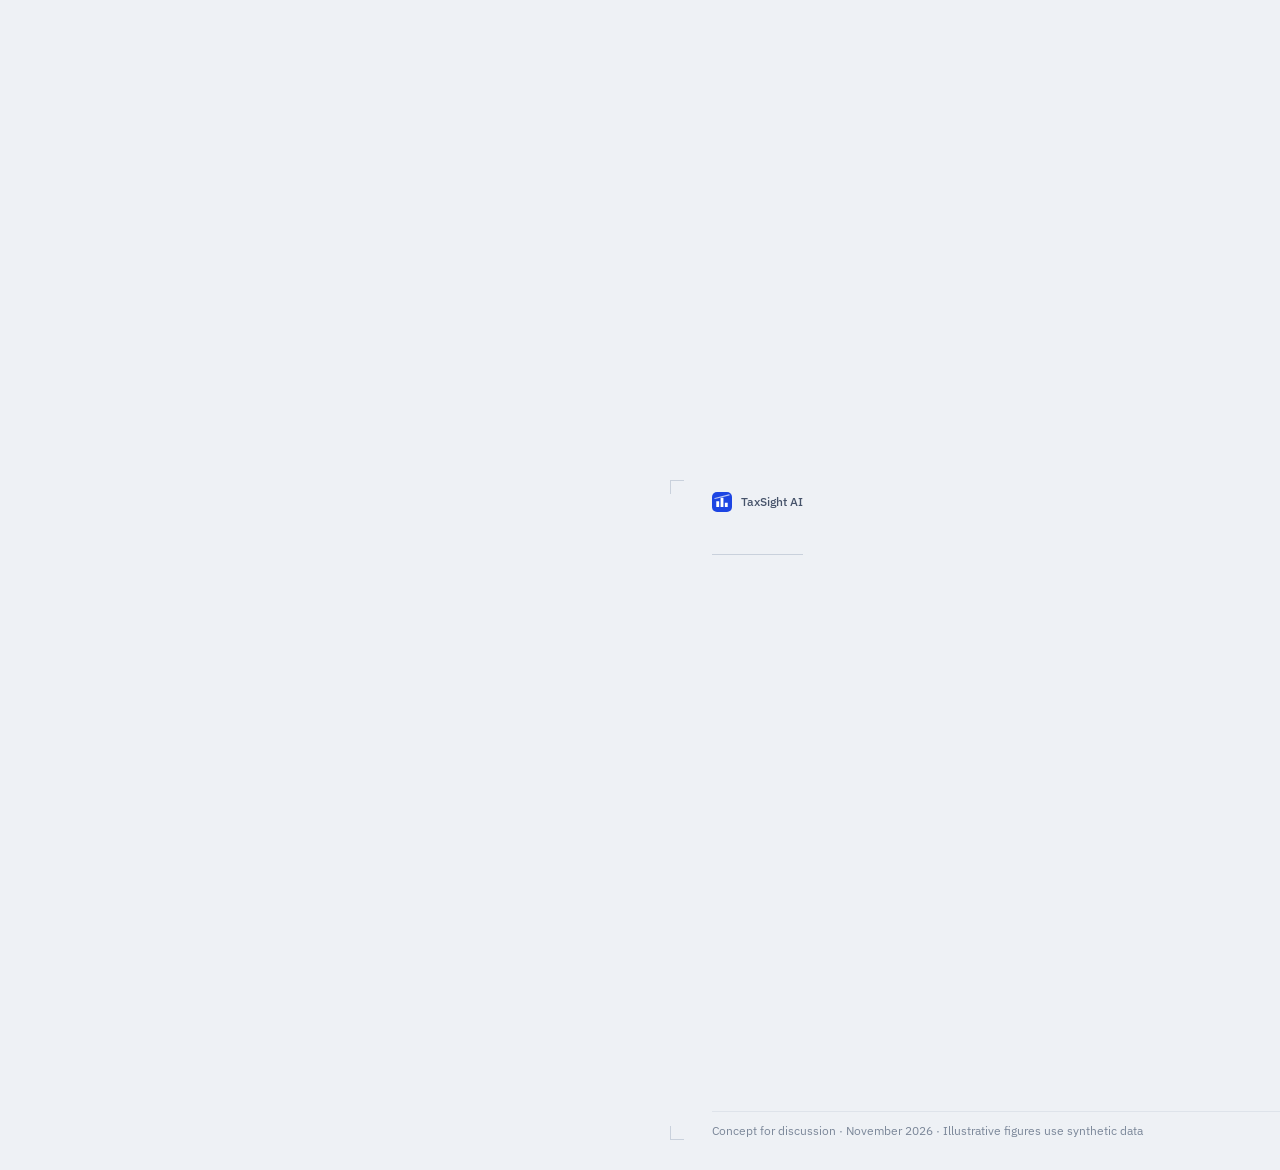
==== taxsight/deck.html @ a1458ad6 "Add TaxSight AI interactive demo (11 modules, light/dark) and deck shell Co-Authored-By: Claude Sonn" ====
<!doctype html>
<html lang="en">
<head>
<meta charset="utf-8">
<meta name="viewport" content="width=device-width, initial-scale=1">
<title>TaxSight AI · Presentation for NBR</title>
<meta name="description" content="TaxSight AI: revenue intelligence for NBR. The AI and big data layer on top of IWM's geospatial survey.">
<link rel="stylesheet" href="assets/base.css">
<style>
  html, body { overflow: hidden; background: var(--bg); }
  #stage { position: absolute; left: 50%; top: 50%; width: 1280px; height: 720px; transform-origin: 0 0; }
  .slide { position: absolute; inset: 0; padding: 92px 72px 70px; display: none; }
  .slide.on { display: block; }
  /* chrome */
  .chrome { position: absolute; inset: 0; pointer-events: none; z-index: 5; font-size: 12px; color: var(--ink-3); }
  .chrome .tl { position: absolute; left: 72px; top: 34px; display: flex; align-items: center; gap: 9px; color: var(--ink-2); font-weight: 500; }
  .chrome .tr { position: absolute; right: 72px; top: 38px; }
  .chrome .bl { position: absolute; left: 72px; bottom: 30px; }
  .chrome .br { position: absolute; right: 72px; bottom: 30px; font-variant-numeric: tabular-nums; }
  .chrome .rule { position: absolute; left: 72px; right: 72px; bottom: 58px; height: 1px; background: var(--line); }
  .chrome .rule i { position: absolute; left: 0; top: -1px; height: 3px; background: var(--brand); width: 0; }
  .tick { position: absolute; width: 14px; height: 14px; border: 1px solid var(--line-2); }
  .tick.a { left: 30px; top: 30px; border-right: 0; border-bottom: 0; } .tick.b { right: 30px; top: 30px; border-left: 0; border-bottom: 0; }
  .tick.c { left: 30px; bottom: 30px; border-right: 0; border-top: 0; } .tick.d { right: 30px; bottom: 30px; border-left: 0; border-top: 0; }
  /* type */
  .eyebrow { font-size: 12px; font-weight: 500; color: var(--brand); display: flex; align-items: center; gap: 8px; margin-bottom: 12px; }
  .eyebrow::before { content: ''; width: 18px; height: 1px; background: var(--brand); }
  h1.t { font-size: 58px; line-height: 1.02; letter-spacing: -.03em; font-weight: 600; }
  h2.t { font-size: 36px; line-height: 1.12; letter-spacing: -.02em; max-width: 880px; }
  .lead { font-size: 17px; line-height: 1.55; color: var(--ink-2); max-width: 680px; margin-top: 14px; }
  .sm { font-size: 13px; color: var(--ink-3); } .ink2 { color: var(--ink-2); }
  b, strong { font-weight: 600; }
  .brand { color: var(--brand); }
  /* parts */
  .card { background: var(--surface); border: 1px solid var(--line); border-radius: 14px; padding: 20px; position: relative; }
  .card.flat { background: var(--surface-2); }
  .card h3 { font-size: 16px; margin-bottom: 6px; }
  .card p { font-size: 14px; color: var(--ink-2); line-height: 1.5; }
  .grid { display: grid; gap: 16px; }
  .g2 { grid-template-columns: 1fr 1fr; } .g3 { grid-template-columns: repeat(3, 1fr); } .g4 { grid-template-columns: repeat(4, 1fr); } .g5 { grid-template-columns: repeat(5, 1fr); }
  .tag { display: inline-flex; font-size: 12px; padding: 3px 10px; border-radius: 99px; background: var(--surface-3); color: var(--ink-2); font-weight: 500; }
  .tag.brand { background: var(--brand-soft); color: var(--brand); } .tag.ok { background: var(--ok-soft); color: var(--ok); } .tag.bad { background: var(--bad-soft); color: var(--bad); } .tag.warn { background: var(--warn-soft); color: var(--warn); }
  .num { font: 500 44px/1 var(--f-title); letter-spacing: -.03em; }
  .num.md { font-size: 30px; } .num.sm2 { font-size: 22px; }
  .ico { width: 36px; height: 36px; border-radius: 10px; background: var(--brand-soft); color: var(--brand); display: grid; place-items: center; margin-bottom: 14px; }
  .ico svg { width: 19px; height: 19px; stroke: currentColor; fill: none; stroke-width: 1.6; stroke-linecap: round; stroke-linejoin: round; }
  .mapbox { position: relative; border-radius: 16px; overflow: hidden; border: 1px solid var(--line); background: var(--map-bg); }
  .mapbox canvas { position: absolute; inset: 0; width: 100%; height: 100%; }
  .row { display: flex; align-items: center; gap: 12px; } .sp { flex: 1; }
  .hair { height: 1px; background: var(--line); margin: 16px 0; }
  .bar { height: 10px; border-radius: 5px; background: var(--surface-3); overflow: hidden; } .bar i { display: block; height: 100%; border-radius: 5px; background: var(--brand); }
  /* title slide */
  .s1 { padding: 0; } .s1 .copy { position: absolute; left: 72px; top: 170px; width: 520px; }
  .s1 .mapbox { position: absolute; right: 0; top: 0; bottom: 0; width: 640px; border-radius: 0; border: 0; border-left: 1px solid var(--line); }
  .s1 .meta { position: absolute; left: 72px; bottom: 90px; display: flex; gap: 28px; }
  .s1 .meta b { display: block; font: 500 20px var(--f-title); color: var(--ink); } .s1 .meta span { font-size: 12px; color: var(--ink-3); }
  /* flow */
  .flow { display: grid; grid-template-columns: repeat(5, 1fr); gap: 0; position: relative; }
  .flow .st { padding: 0 14px 0 0; position: relative; }
  .flow .st .n { width: 38px; height: 38px; border-radius: 50%; background: var(--brand); color: var(--brand-ink); display: grid; place-items: center; font: 600 15px var(--f-title); margin-bottom: 16px; position: relative; z-index: 1; }
  .flow::before { content: ''; position: absolute; left: 19px; right: 40px; top: 19px; height: 1px; background: var(--brand-line); }
  .flow h3 { font-size: 20px; margin-bottom: 6px; } .flow p { font-size: 14px; color: var(--ink-2); line-height: 1.5; }
  /* layers */
  .lay { display: grid; grid-template-columns: 150px 1fr; gap: 12px; margin-bottom: 8px; }
  .lay .ln { border-radius: 10px; padding: 12px 14px; background: var(--surface-2); border: 1px solid var(--line); }
  .lay .ln b { font: 600 14px var(--f-title); display: block; } .lay .ln span { font-size: 12px; color: var(--ink-3); }
  .lay.ai .ln { background: var(--brand-soft); border-color: var(--brand-line); }
  .lay .bl { display: grid; grid-template-columns: repeat(4, 1fr); gap: 8px; }
  .lay .bk { border: 1px solid var(--line); background: var(--surface); border-radius: 10px; padding: 10px 12px; position: relative; overflow: hidden; }
  .lay .bk b { font: 600 13px var(--f-title); display: block; } .lay .bk span { font-size: 12px; color: var(--ink-3); }
  .lay.ai .bk::after { content: ''; position: absolute; inset: 0; background: linear-gradient(100deg, transparent 30%, color-mix(in srgb, var(--brand) 20%, transparent) 50%, transparent 70%); transform: translateX(-100%); animation: sw 3.4s ease-in-out infinite; animation-delay: var(--d, 0s); }
  @keyframes sw { 55%, 100% { transform: translateX(100%); } }
  /* timeline */
  .tl { position: relative; display: grid; grid-template-columns: repeat(4, 1fr); gap: 16px; margin-top: 8px; }
  .tl::before { content: ''; position: absolute; left: 0; right: 0; top: 62px; height: 1px; background: var(--line-2); }
  .tl .ph { position: relative; }
  .tl .ph .d { height: 14px; width: 14px; border-radius: 50%; border: 2px solid var(--brand); background: var(--bg); position: absolute; top: 56px; left: 20px; z-index: 1; }
  .tl .ph.now .d { background: var(--brand); box-shadow: 0 0 0 5px var(--brand-soft); }
  .tl .when { font: 600 15px var(--f-title); height: 40px; padding-top: 6px; }
  .tl .box { margin-top: 38px; }
  .gate { font-size: 12px; color: var(--ink-2); margin-top: 10px; display: flex; gap: 6px; align-items: flex-start; }
  .gate::before { content: '◆'; color: var(--brand); font-size: 10px; margin-top: 3px; }
  /* nav hint */
  .nav { position: fixed; bottom: 12px; left: 50%; transform: translateX(-50%); display: flex; gap: 6px; z-index: 20; opacity: 0; transition: opacity .25s; }
  body:hover .nav { opacity: 1; }
  .nav button { border: 1px solid var(--line-2); background: var(--surface); color: var(--ink); border-radius: 8px; padding: 5px 11px; font-size: 12px; }
  .nav button:hover { border-color: var(--brand); color: var(--brand); }
  .hit { position: fixed; top: 0; bottom: 0; width: 7%; z-index: 10; cursor: pointer; } .hit.l { left: 0; } .hit.r { right: 0; }
  @media print { html, body { overflow: visible; } #stage { position: static; transform: none !important; } .slide { display: block !important; position: relative; height: 720px; page-break-after: always; } .nav, .hit, .chrome { display: none; } @page { size: 1280px 720px; margin: 0; } }
  @media (prefers-reduced-motion: reduce) { .lay.ai .bk::after { animation: none; } }
</style>
</head>
<body>
<div id="stage">
  <div class="chrome" aria-hidden="true">
    <i class="tick a"></i><i class="tick b"></i><i class="tick c"></i><i class="tick d"></i>
    <div class="tl"><svg width="20" height="20" viewBox="0 0 28 28"><rect width="28" height="28" rx="7" fill="var(--brand)"/><path d="M6 21V13h4v8M12 21V8h4v13M18 21v-6h4v6" fill="var(--brand-ink)"/><path d="M4 9 24 4" stroke="var(--brand-ink)" stroke-width="1.5" stroke-linecap="round" opacity=".7"/></svg>TaxSight AI</div>
    <div class="tr" id="sec"></div>
    <div class="rule"><i id="prog"></i></div>
    <div class="bl">Concept for discussion · November 2026 · Illustrative figures use synthetic data</div>
    <div class="br" id="cnt"></div>
  </div>

  <!-- 1 -->
  <section class="slide s1" data-sec="">
    <div class="copy">
      <div class="eyebrow" data-a>For the National Board of Revenue</div>
      <h1 class="t" data-a id="h1">TaxSight AI</h1>
      <p class="lead" style="font-size:20px;color:var(--ink);margin-top:18px" data-a>Revenue intelligence on top of the geospatial survey. It tells NBR whom to act on, how much is owed, and what to do next.</p>
      <p class="lead sm" style="font-size:14px" data-a>Pilot-ready for Tax Zone 10, Dhaka. Target start: December 2026.</p>
    </div>
    <div class="meta" data-a><div><b>25</b><span>Dhaka zones by design</span></div><div><b>12</b><span>AI capabilities</span></div><div><b>1</b><span>number to prove it: Taka per notice</span></div></div>
    <div class="mapbox" id="m1" data-a><canvas></canvas></div>
  </section>

  <!-- 2 -->
  <section class="slide" data-sec="The gap">
    <div class="eyebrow" data-a>The gap</div>
    <h2 class="t" data-a>NBR needs to collect <span class="brand">Tk 2.43 lakh crore</span> more than it ever has.</h2>
    <div class="grid" style="grid-template-columns:1.25fr .75fr;gap:40px;margin-top:44px;align-items:center">
      <div data-a>
        <div class="row" style="margin-bottom:10px"><span class="ink2" style="width:170px">Best year so far</span><div class="bar sp" style="height:34px;border-radius:8px"><i id="b1" style="width:59.8%;background:var(--ink-3);border-radius:8px"></i></div><b class="num sm2" style="width:150px;text-align:right">Tk 3.61 <span class="sm">lakh crore</span></b></div>
        <div class="row"><span class="ink2" style="width:170px">FY27 target</span><div class="bar sp" style="height:34px;border-radius:8px"><i id="b2" style="width:100%;border-radius:8px"></i></div><b class="num sm2" style="width:150px;text-align:right">Tk 6.04 <span class="sm">lakh crore</span></b></div>
        <p class="sm" style="margin-top:14px">Sources: Financial Express, June 2026. FY26 missed its target by about Tk 87,527 crore (Dhaka Tribune).</p>
      </div>
      <div class="card" data-a style="border-color:var(--brand-line);background:var(--brand-soft)"><div class="eyebrow" style="margin-bottom:8px">Why rates are off the table</div><p style="color:var(--ink);font-size:16px;line-height:1.5">The government has ruled out raising rates. Growth has to come from <b>finding what is not yet taxed</b>: a wider base, using data.</p></div>
    </div>
  </section>

  <!-- 3 -->
  <section class="slide" data-sec="The gap">
    <div class="eyebrow" data-a>Why now</div>
    <h2 class="t" data-a>Detection and enforcement is the main lever left.</h2>
    <div class="grid g4" style="margin-top:40px">
      <div class="card" data-a><div class="num">6.8%</div><p style="margin-top:12px;color:var(--ink)"><b>Tax-to-GDP</b></p><p>Among the lowest in the world. Property and rent are a large blind spot.</p><p class="sm" style="margin-top:10px">BSS, Sep 2026</p></div>
      <div class="card" data-a><div class="num">10%</div><p style="margin-top:12px;color:var(--ink)"><b>Medium-term target</b></p><p>15% by 2035. Needs tools that scale beyond one zone.</p><p class="sm" style="margin-top:10px">Financial Express</p></div>
      <div class="card" data-a><div class="num">RMD</div><p style="margin-top:12px;color:var(--ink)"><b>Owns enforcement</b></p><p>NBR is splitting into policy and revenue management. We design for RMD from day one.</p><p class="sm" style="margin-top:10px">Daily Star</p></div>
      <div class="card" data-a><div class="num">Rwanda</div><p style="margin-top:12px;color:var(--ink)"><b>Proof elsewhere</b></p><p>Raised tax-to-GDP without raising rates, by linking third-party data. India runs "Project Insight".</p></div>
    </div>
    <p class="lead" style="margin-top:28px" data-a>NBR has also asked for outside help with digital forensic data analysis. It knows the analytics capacity is thin.</p>
  </section>

  <!-- 4 -->
  <section class="slide" data-sec="The solution">
    <div class="eyebrow" data-a>Two workstreams, one pilot</div>
    <h2 class="t" data-a>IWM sees the ground. TaxSight decides, acts and scales.</h2>
    <div class="grid" style="grid-template-columns:1fr 70px 1.25fr;margin-top:40px;align-items:stretch">
      <div class="card" data-a><div class="tag" style="margin-bottom:12px">IWM · the eyes</div><h3 style="font-size:20px">Geospatial survey</h3><p style="margin-top:8px">LiDAR, drone photogrammetry, mobile mapping, satellite and Mouza maps. Every building in Zone 10 gets an ID and a Declared, Under-declared or Undeclared tag.</p><div class="hair"></div><p class="sm">Output: a 3D building registry linked to owner and tax records.</p></div>
      <div class="row" style="justify-content:center" data-a><svg width="44" height="24" viewBox="0 0 44 24" fill="none" stroke="var(--brand)" stroke-width="1.6" stroke-linecap="round"><path d="M2 12h38M32 4l8 8-8 8"/></svg></div>
      <div class="card" data-a style="border-color:var(--brand-line);background:var(--brand-soft)"><div class="tag brand" style="margin-bottom:12px">TaxSight · the brain and the hands</div><h3 style="font-size:20px">AI and scalable big data platform</h3><div class="grid g2" style="margin-top:10px;gap:10px 22px"><p><b style="color:var(--ink)">Find</b> hidden owners, floors, rent and businesses across 10+ agency datasets</p><p><b style="color:var(--ink)">Value</b> rent and tax owed per building, with a range</p><p><b style="color:var(--ink)">Prioritise</b> by expected recovery per officer hour</p><p><b style="color:var(--ink)">Act</b> with Bangla notices, case files and a field app</p></div><div class="hair" style="background:var(--brand-line)"></div><p class="sm" style="color:var(--ink-2)">Output: ranked, explainable, ready-to-send cases. Built for 25 zones on day one.</p></div>
    </div>
    <p class="lead" data-a style="margin-top:24px">Both teams work for NBR on the same 12 weeks. We do not compete with IWM. We make their pilot sell itself.</p>
  </section>

  <!-- 5 -->
  <section class="slide" data-sec="The solution">
    <div class="eyebrow" data-a>How it works</div>
    <h2 class="t" data-a>A loop that gets sharper every cycle.</h2>
    <div class="flow" style="margin-top:54px">
      <div class="st" data-a><div class="n">1</div><h3>Find</h3><p>Entity resolution and anomaly detection across agency data.</p></div>
      <div class="st" data-a><div class="n">2</div><h3>Value</h3><p>AI rent model. Taka gap per building with a confidence range.</p></div>
      <div class="st" data-a><div class="n">3</div><h3>Prioritise</h3><p>"Revenue at Risk" ranks who gets a notice first.</p></div>
      <div class="st" data-a><div class="n">4</div><h3>Act</h3><p>GenAI drafts the notice in Bangla. The officer reviews and signs.</p></div>
      <div class="st" data-a><div class="n">5</div><h3>Learn</h3><p>Every visit and appeal retrains the models. Hit rates rise.</p></div>
    </div>
    <div class="card flat" data-a style="margin-top:56px;display:flex;gap:20px;align-items:center"><div class="num md brand" style="min-width:120px">1 rule</div><p style="font-size:16px;color:var(--ink)">AI recommends, a human officer decides. Every score comes with reasons a taxpayer and a court can understand.</p></div>
  </section>

  <!-- 6 -->
  <section class="slide" data-sec="The solution">
    <div class="eyebrow" data-a>The product</div>
    <h2 class="t" data-a>Seven modules. Each sells alone, together a full product.</h2>
    <div class="grid g4" style="margin-top:30px;gap:12px" id="mods"></div>
    <div class="card" data-a style="margin-top:14px;border-color:var(--brand-line);background:var(--brand-soft);display:flex;gap:18px;align-items:center;padding:16px 20px"><span class="tag brand">Add-on</span><p style="color:var(--ink);font-size:15px"><b>Business Discovery.</b> The same signboard reading and utility data finds unregistered shops, clinics and offices for VAT and trade licence. One survey, three tax heads.</p></div>
  </section>

  <!-- 7 -->
  <section class="slide" data-sec="The solution">
    <div class="eyebrow" data-a>One building, end to end</div>
    <h2 class="t" data-a>From a signboard to a Taka figure.</h2>
    <div class="grid" style="grid-template-columns:340px 1fr;gap:34px;margin-top:30px;align-items:start">
      <div class="card" data-a style="padding:14px"><div id="fac"></div><div class="row sm" style="margin-top:8px"><span>Adabor · mixed use</span><span class="sp"></span><span class="tag warn">Under-declared</span></div></div>
      <div>
        <div class="grid g2" style="gap:12px" id="hero"></div>
        <div class="card" data-a style="margin-top:12px;display:flex;align-items:center;gap:20px;padding:18px 22px;border-color:var(--brand-line)"><div><div class="sm">Tax gap per year</div><div class="num brand" id="gapn" style="font-size:52px">Tk 13.0 lakh</div></div><div class="sp"></div><div style="text-align:right"><div class="sm">Confidence</div><div class="num md">87%</div></div></div>
        <p class="sm" style="margin-top:10px" data-a>Synthetic building built to follow the pilot demo script. Try it in the interactive demo.</p>
      </div>
    </div>
  </section>

  <!-- 8 -->
  <section class="slide" data-sec="The AI">
    <div class="eyebrow" data-a>Twelve AI capabilities</div>
    <h2 class="t" data-a>Each one answers a question an officer already asks.</h2>
    <div class="grid g5" style="margin-top:34px;gap:12px" id="caps"></div>
  </section>

  <!-- 9 -->
  <section class="slide" data-sec="Platform">
    <div class="eyebrow" data-a>Architecture</div>
    <h2 class="t" data-a>A geospatial lakehouse under an AI layer.</h2>
    <div style="margin-top:26px" id="arch"></div>
    <p class="sm" data-a style="margin-top:8px;margin-left:162px">Field results flow back up and retrain the models each cycle. Open standards throughout, so NBR is not locked to one vendor.</p>
  </section>

  <!-- 10 -->
  <section class="slide" data-sec="Platform">
    <div class="eyebrow" data-a>Scalability and big data</div>
    <h2 class="t" data-a>Adding a zone is configuration, not a new project.</h2>
    <div class="grid g3" style="margin-top:34px;gap:16px" id="scale"></div>
    <div class="grid g4" style="margin-top:16px;gap:12px" data-a>
      <div class="card flat"><b style="font-size:14px">Re-score in hours</b><p>Quarterly full re-score of every building in a 24-hour window.</p></div>
      <div class="card flat"><b style="font-size:14px">Hundreds of officers</b><p>Concurrent web and mobile users, offline-first in the field.</p></div>
      <div class="card flat"><b style="font-size:14px">New source in days</b><p>Standard connectors for each agency feed.</p></div>
      <div class="card flat"><b style="font-size:14px">Delta Lake on Spark</b><p>Sedona and PostGIS for city-scale spatial joins.</p></div>
    </div>
    <p class="sm" style="margin-top:12px" data-a>Design budgets from per-building compute costs (about 1.4 GPU-seconds and 46 CPU-seconds per building). To be confirmed on pilot data. National is a planning case of 120 zone-equivalents.</p>
  </section>

  <!-- 11 -->
  <section class="slide" data-sec="Trust">
    <div class="eyebrow" data-a>Governance and responsible AI</div>
    <h2 class="t" data-a>Tax data is among the most sensitive a state holds.</h2>
    <div class="grid g4" style="margin-top:38px" id="trust"></div>
    <p class="lead" data-a style="margin-top:26px">This is also a selling point: NBR can show the public and its development partners (IMF, World Bank, ADB) that the system is fair and auditable.</p>
  </section>

  <!-- 12 -->
  <section class="slide" data-sec="Impact">
    <div class="eyebrow" data-a>Revenue impact (illustrative)</div>
    <h2 class="t" data-a>Same officers, same notices, double the revenue.</h2>
    <div class="grid" style="grid-template-columns:1.1fr .9fr;gap:32px;margin-top:34px">
      <div class="card" data-a>
        <div class="row sm" style="margin-bottom:12px"><span style="width:150px"></span><b style="flex:1;color:var(--ink-3)">Rules only</b><b style="flex:1;color:var(--brand)">With TaxSight</b></div>
        <div class="row" style="padding:9px 0;border-top:1px solid var(--line)"><span class="ink2" style="width:150px">Notices per year</span><b style="flex:1">1,000</b><b style="flex:1">1,000</b></div>
        <div class="row" style="padding:9px 0;border-top:1px solid var(--line)"><span class="ink2" style="width:150px">Hit rate</span><b style="flex:1">30%</b><b style="flex:1" class="brand">60%</b></div>
        <div class="row" style="padding:9px 0;border-top:1px solid var(--line)"><span class="ink2" style="width:150px">Extra tax per hit</span><b style="flex:1">Tk 1.5 lakh</b><b style="flex:1">Tk 1.5 lakh</b></div>
        <div class="row" style="padding:12px 0;border-top:1px solid var(--line-2)"><span style="width:150px"><b>One zone, per year</b></span><b class="num md" style="flex:1;color:var(--ink-3)">Tk 4.5 cr</b><b class="num md brand" style="flex:1">Tk 9 cr</b></div>
        <div class="row" style="padding:12px 0;border-top:1px solid var(--line)"><span style="width:150px"><b>25 Dhaka zones</b></span><b class="num md" style="flex:1;color:var(--ink-3)">Tk 112 cr</b><b class="num md brand" style="flex:1">Tk 225 cr</b></div>
        <p class="sm" style="margin-top:6px">All inputs are assumptions, to be replaced with Zone 10 data at inception.</p>
      </div>
      <div class="stack" data-a>
        <div class="eyebrow" style="margin-bottom:10px">New revenue streams, not just better collection</div>
        <div class="grid" style="gap:8px">
          <div class="card flat row" style="padding:12px 16px"><b style="flex:1">Undeclared rental income</b><span class="tag">Income tax</span></div>
          <div class="card flat row" style="padding:12px 16px"><b style="flex:1">Hidden floors and extensions</b><span class="tag">Income tax, wealth surcharge</span></div>
          <div class="card flat row" style="padding:12px 16px"><b style="flex:1">Unregistered shops and offices</b><span class="tag brand">VAT, trade licence</span></div>
          <div class="card flat row" style="padding:12px 16px"><b style="flex:1">Multi-property non-filers</b><span class="tag">Income tax</span></div>
          <div class="card flat row" style="padding:12px 16px"><b style="flex:1">Property sale under-valuation</b><span class="tag">Capital gains, stamp duty</span></div>
        </div>
        <p class="sm" style="margin-top:10px">Shared platform also serves RAJUK, city corporations, utilities and disaster planning.</p>
      </div>
    </div>
  </section>

  <!-- 13 -->
  <section class="slide" data-sec="Plan">
    <div class="eyebrow" data-a>Roadmap</div>
    <h2 class="t" data-a>Start now on synthetic data. Pilot in December.</h2>
    <div class="tl" data-a>
      <div class="ph now"><div class="when">Now · Nov 2026</div><i class="d"></i><div class="box card"><h3>Prepare</h3><p>Agree scope with NBR and IWM. Data-sharing letters. Platform and models built on synthetic data. This demo.</p><div class="gate">Gate 1: data access letters signed</div></div></div>
      <div class="ph"><div class="when">Dec 2026</div><i class="d"></i><div class="box card"><h3>Pilot starts</h3><p>Zone 10 goes live in IWM's 12-week pilot. Real feeds replace synthetic ones as they arrive.</p></div></div>
      <div class="ph"><div class="when">Jan to Feb 2027</div><i class="d"></i><div class="box card"><h3>Field test</h3><p>Top 300 AI-ranked cases visited. AI list against rules-only list.</p><div class="gate">Gate 2: AI beats rules on hit rate and Taka per notice</div></div></div>
      <div class="ph"><div class="when">2027 onward</div><i class="d"></i><div class="box card"><h3>Scale</h3><p>All 25 Dhaka zones, notice copilot live, taxpayer portal. Then Chattogram and others.</p><div class="gate">Gate 3: recovery well above cost</div></div></div>
    </div>
    <div class="card flat" data-a style="margin-top:22px;display:flex;gap:16px;align-items:center;padding:14px 20px"><span class="tag warn">No sample data yet</span><p style="color:var(--ink);font-size:14.5px">We start on synthetic and public data. The platform does not change when real data lands; only the connectors switch on. Dates are targets, to be confirmed with NBR and IWM.</p></div>
  </section>

  <!-- 14 -->
  <section class="slide" data-sec="Plan">
    <div class="eyebrow" data-a>The ask</div>
    <h2 class="t" data-a>Four decisions this month make a December pilot possible.</h2>
    <div class="grid g2" style="margin-top:34px;gap:14px" id="asks"></div>
    <div class="grid" style="grid-template-columns:1fr 1fr;gap:16px;margin-top:20px" data-a>
      <div class="card flat"><div class="sm">The one number we will be judged on</div><div class="num md brand" style="margin-top:6px">Taka recovered per notice sent</div><p class="sm" style="margin-top:6px">Against NBR's current baseline, on the same Zone 10 cases.</p></div>
      <div class="card" style="border-color:var(--brand-line);background:var(--brand-soft);display:flex;flex-direction:column;justify-content:center"><b style="font-size:16px">See it working</b><p style="color:var(--ink);margin-top:4px">Open the interactive demo and take the 5-minute guided tour. Light and dark mode, Bangla and English.</p></div>
    </div>
  </section>
</div>

<div class="hit l" id="hl" aria-hidden="true"></div><div class="hit r" id="hr" aria-hidden="true"></div>
<div class="nav"><button id="pv">← Back</button><button id="nx">Next →</button><button id="th">Light / dark (T)</button><button id="fs">Fullscreen (F)</button><button id="pr">Print to PDF (P)</button></div>

<script src="assets/gsap.min.js"></script>
<script src="assets/data.js"></script>
<script src="assets/map.js"></script>
<script src="assets/deck.js"></script>
</body>
</html>
---- taxsight/assets/base.css ----
/* TaxSight AI · shared tokens, fonts, theme */
@font-face { font-family: 'Space Grotesk'; font-weight: 500; font-display: swap; src: url(fonts/sg-500.woff2) format('woff2'); }
@font-face { font-family: 'Space Grotesk'; font-weight: 600; font-display: swap; src: url(fonts/sg-600.woff2) format('woff2'); }
@font-face { font-family: 'Space Grotesk'; font-weight: 700; font-display: swap; src: url(fonts/sg-700.woff2) format('woff2'); }
@font-face { font-family: 'IBM Plex Sans'; font-weight: 400; font-display: swap; src: url(fonts/plex-400.woff2) format('woff2'); }
@font-face { font-family: 'IBM Plex Sans'; font-weight: 500; font-display: swap; src: url(fonts/plex-500.woff2) format('woff2'); }
@font-face { font-family: 'IBM Plex Sans'; font-weight: 600; font-display: swap; src: url(fonts/plex-600.woff2) format('woff2'); }
@font-face { font-family: 'Noto Sans Bengali'; font-weight: 400; font-display: swap; src: url(fonts/bn-400.woff2) format('woff2'); unicode-range: U+0980-09FF, U+200C-200D, U+25CC; }
@font-face { font-family: 'Noto Sans Bengali'; font-weight: 600; font-display: swap; src: url(fonts/bn-600.woff2) format('woff2'); unicode-range: U+0980-09FF, U+200C-200D, U+25CC; }

:root {
  --f-title: 'Space Grotesk', 'Noto Sans Bengali', system-ui, sans-serif;
  --f-body: 'IBM Plex Sans', 'Noto Sans Bengali', system-ui, sans-serif;

  --bg: #EEF1F5;
  --surface: #FFFFFF;
  --surface-2: #F5F7FA;
  --surface-3: #EBEFF4;
  --ink: #0E1726;
  --ink-2: #46536A;
  --ink-3: #7B8799;
  --line: #DEE3EA;
  --line-2: #C9D1DC;
  --brand: #1D45E3;
  --brand-ink: #FFFFFF;
  --brand-soft: #E6ECFF;
  --brand-line: #BCCBFF;

  --ok: #0F8F6C;   --ok-soft: #DDF3EC;
  --warn: #C98A00; --warn-soft: #FBF0D2;
  --bad: #D5323C;  --bad-soft: #FBE3E5;

  --map-bg: #E4E9F0;
  --map-road: #FFFFFF;
  --map-road-art: #FFFFFF;
  --map-water: #BFD3EA;
  --map-park: #D3E4D5;
  --map-ground: #DCE2EA;
  --map-idle: #B9C3D1;
  --map-idle-side: #A5B0C1;

  --shadow: 0 1px 2px rgba(14, 23, 38, .05), 0 8px 24px -12px rgba(14, 23, 38, .18);
  color-scheme: light;
}
:root[data-theme='dark'] {
  --bg: #090E18;
  --surface: #0F1624;
  --surface-2: #131C2D;
  --surface-3: #192438;
  --ink: #E8EDF6;
  --ink-2: #A0ACC0;
  --ink-3: #6D7A91;
  --line: #1E2A3F;
  --line-2: #2A384F;
  --brand: #7C9BFF;
  --brand-ink: #081028;
  --brand-soft: #16224A;
  --brand-line: #2B3E80;

  --ok: #35C79B;   --ok-soft: #0E2B26;
  --warn: #F0B232; --warn-soft: #30260B;
  --bad: #FF6B73;  --bad-soft: #35161A;

  --map-bg: #0B1220;
  --map-road: #162033;
  --map-road-art: #1C2A42;
  --map-water: #12304D;
  --map-park: #10281F;
  --map-ground: #0E1626;
  --map-idle: #2A384F;
  --map-idle-side: #1F2B3F;

  --shadow: 0 1px 2px rgba(0, 0, 0, .4), 0 12px 32px -12px rgba(0, 0, 0, .6);
  color-scheme: dark;
}

* { box-sizing: border-box; }
html, body { margin: 0; height: 100%; }
body {
  background: var(--bg); color: var(--ink);
  font: 400 13px/1.5 var(--f-body);
  -webkit-font-smoothing: antialiased; text-rendering: optimizeLegibility;
  font-variant-numeric: tabular-nums;
}
h1, h2, h3, h4 { font-family: var(--f-title); font-weight: 600; margin: 0; letter-spacing: -0.01em; }
p { margin: 0; }
button { font: inherit; color: inherit; cursor: pointer; }
:focus-visible { outline: 2px solid var(--brand); outline-offset: 2px; border-radius: 4px; }
.bn { font-family: 'Noto Sans Bengali', var(--f-body); }
@media (prefers-reduced-motion: reduce) { *, *::before, *::after { animation-duration: .01ms !important; transition-duration: .01ms !important; } }
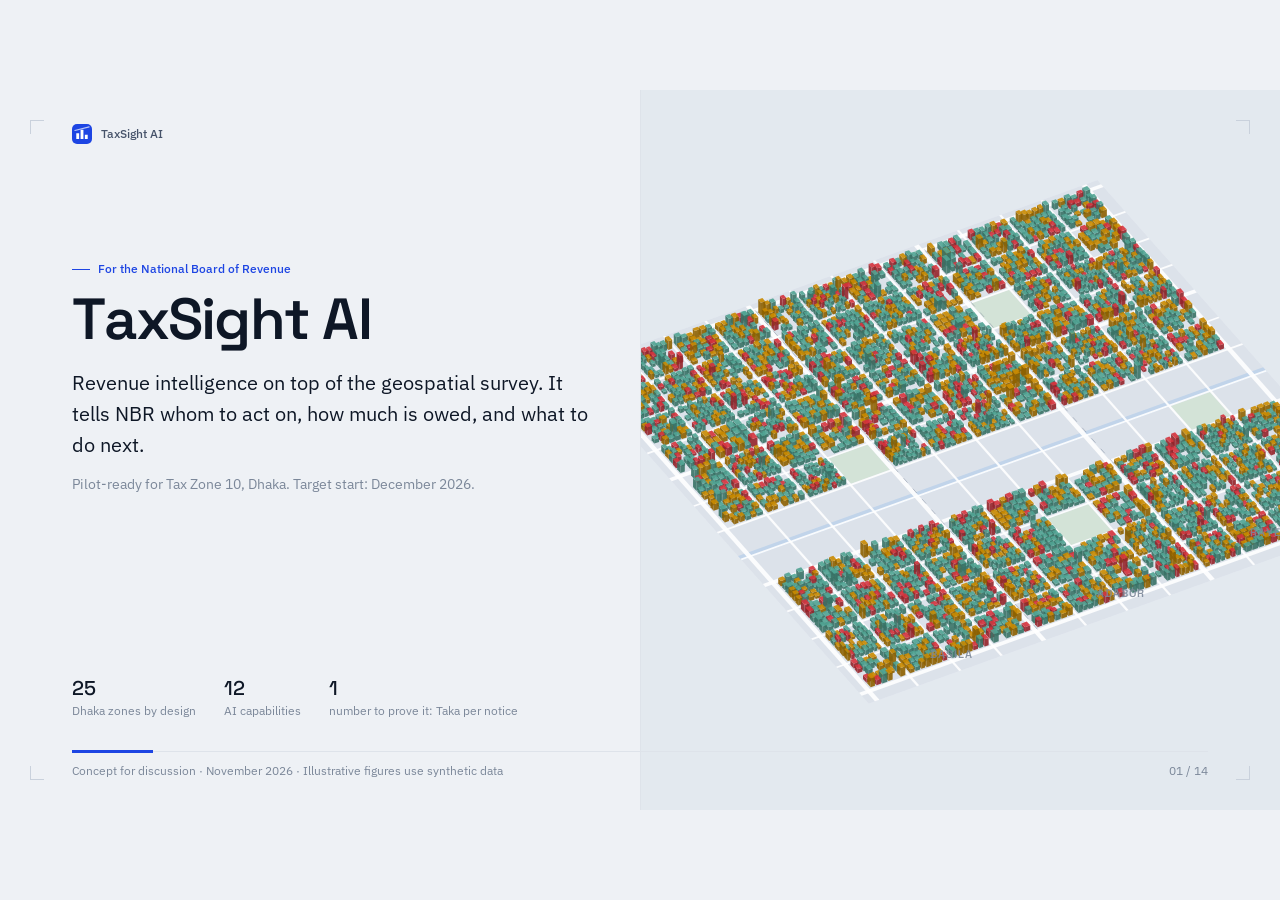
==== commit a5047860: "Add 14-slide deck, map zoom controls, launcher page and README Co-Authored-By: Claude Sonnet 5.5 <no" ====
--- a/taxsight/deck.html
+++ b/taxsight/deck.html
@@ -13,7 +13,7 @@
   .slide.on { display: block; }
   /* chrome */
   .chrome { position: absolute; inset: 0; pointer-events: none; z-index: 5; font-size: 12px; color: var(--ink-3); }
-  .chrome .tl { position: absolute; left: 72px; top: 34px; display: flex; align-items: center; gap: 9px; color: var(--ink-2); font-weight: 500; }
+  .chrome .c-tl { position: absolute; left: 72px; top: 34px; display: flex; align-items: center; gap: 9px; color: var(--ink-2); font-weight: 500; }
   .chrome .tr { position: absolute; right: 72px; top: 38px; }
   .chrome .bl { position: absolute; left: 72px; bottom: 30px; }
   .chrome .br { position: absolute; right: 72px; bottom: 30px; font-variant-numeric: tabular-nums; }
@@ -71,17 +71,17 @@
   .lay.ai .bk::after { content: ''; position: absolute; inset: 0; background: linear-gradient(100deg, transparent 30%, color-mix(in srgb, var(--brand) 20%, transparent) 50%, transparent 70%); transform: translateX(-100%); animation: sw 3.4s ease-in-out infinite; animation-delay: var(--d, 0s); }
   @keyframes sw { 55%, 100% { transform: translateX(100%); } }
   /* timeline */
-  .tl { position: relative; display: grid; grid-template-columns: repeat(4, 1fr); gap: 16px; margin-top: 8px; }
-  .tl::before { content: ''; position: absolute; left: 0; right: 0; top: 62px; height: 1px; background: var(--line-2); }
-  .tl .ph { position: relative; }
-  .tl .ph .d { height: 14px; width: 14px; border-radius: 50%; border: 2px solid var(--brand); background: var(--bg); position: absolute; top: 56px; left: 20px; z-index: 1; }
-  .tl .ph.now .d { background: var(--brand); box-shadow: 0 0 0 5px var(--brand-soft); }
-  .tl .when { font: 600 15px var(--f-title); height: 40px; padding-top: 6px; }
-  .tl .box { margin-top: 38px; }
+  .tline { position: relative; display: grid; grid-template-columns: repeat(4, 1fr); gap: 16px; margin-top: 8px; }
+  .tline::before { content: ''; position: absolute; left: 0; right: 0; top: 62px; height: 1px; background: var(--line-2); }
+  .tline .ph { position: relative; }
+  .tline .ph .d { height: 14px; width: 14px; border-radius: 50%; border: 2px solid var(--brand); background: var(--bg); position: absolute; top: 56px; left: 20px; z-index: 1; }
+  .tline .ph.now .d { background: var(--brand); box-shadow: 0 0 0 5px var(--brand-soft); }
+  .tline .when { font: 600 15px var(--f-title); height: 40px; padding-top: 6px; }
+  .tline .box { margin-top: 38px; }
   .gate { font-size: 12px; color: var(--ink-2); margin-top: 10px; display: flex; gap: 6px; align-items: flex-start; }
   .gate::before { content: '◆'; color: var(--brand); font-size: 10px; margin-top: 3px; }
   /* nav hint */
-  .nav { position: fixed; bottom: 12px; left: 50%; transform: translateX(-50%); display: flex; gap: 6px; z-index: 20; opacity: 0; transition: opacity .25s; }
+  .nav { position: fixed; top: 8px; left: 50%; transform: translateX(-50%); display: flex; gap: 6px; z-index: 20; opacity: 0; transition: opacity .25s; }
   body:hover .nav { opacity: 1; }
   .nav button { border: 1px solid var(--line-2); background: var(--surface); color: var(--ink); border-radius: 8px; padding: 5px 11px; font-size: 12px; }
   .nav button:hover { border-color: var(--brand); color: var(--brand); }
@@ -94,7 +94,7 @@
 <div id="stage">
   <div class="chrome" aria-hidden="true">
     <i class="tick a"></i><i class="tick b"></i><i class="tick c"></i><i class="tick d"></i>
-    <div class="tl"><svg width="20" height="20" viewBox="0 0 28 28"><rect width="28" height="28" rx="7" fill="var(--brand)"/><path d="M6 21V13h4v8M12 21V8h4v13M18 21v-6h4v6" fill="var(--brand-ink)"/><path d="M4 9 24 4" stroke="var(--brand-ink)" stroke-width="1.5" stroke-linecap="round" opacity=".7"/></svg>TaxSight AI</div>
+    <div class="c-tl"><svg width="20" height="20" viewBox="0 0 28 28"><rect width="28" height="28" rx="7" fill="var(--brand)"/><path d="M6 21V13h4v8M12 21V8h4v13M18 21v-6h4v6" fill="var(--brand-ink)"/><path d="M4 9 24 4" stroke="var(--brand-ink)" stroke-width="1.5" stroke-linecap="round" opacity=".7"/></svg>TaxSight AI</div>
     <div class="tr" id="sec"></div>
     <div class="rule"><i id="prog"></i></div>
     <div class="bl">Concept for discussion · November 2026 · Illustrative figures use synthetic data</div>
@@ -257,7 +257,7 @@
   <section class="slide" data-sec="Plan">
     <div class="eyebrow" data-a>Roadmap</div>
     <h2 class="t" data-a>Start now on synthetic data. Pilot in December.</h2>
-    <div class="tl" data-a>
+    <div class="tline" data-a>
       <div class="ph now"><div class="when">Now · Nov 2026</div><i class="d"></i><div class="box card"><h3>Prepare</h3><p>Agree scope with NBR and IWM. Data-sharing letters. Platform and models built on synthetic data. This demo.</p><div class="gate">Gate 1: data access letters signed</div></div></div>
       <div class="ph"><div class="when">Dec 2026</div><i class="d"></i><div class="box card"><h3>Pilot starts</h3><p>Zone 10 goes live in IWM's 12-week pilot. Real feeds replace synthetic ones as they arrive.</p></div></div>
       <div class="ph"><div class="when">Jan to Feb 2027</div><i class="d"></i><div class="box card"><h3>Field test</h3><p>Top 300 AI-ranked cases visited. AI list against rules-only list.</p><div class="gate">Gate 2: AI beats rules on hit rate and Taka per notice</div></div></div>
